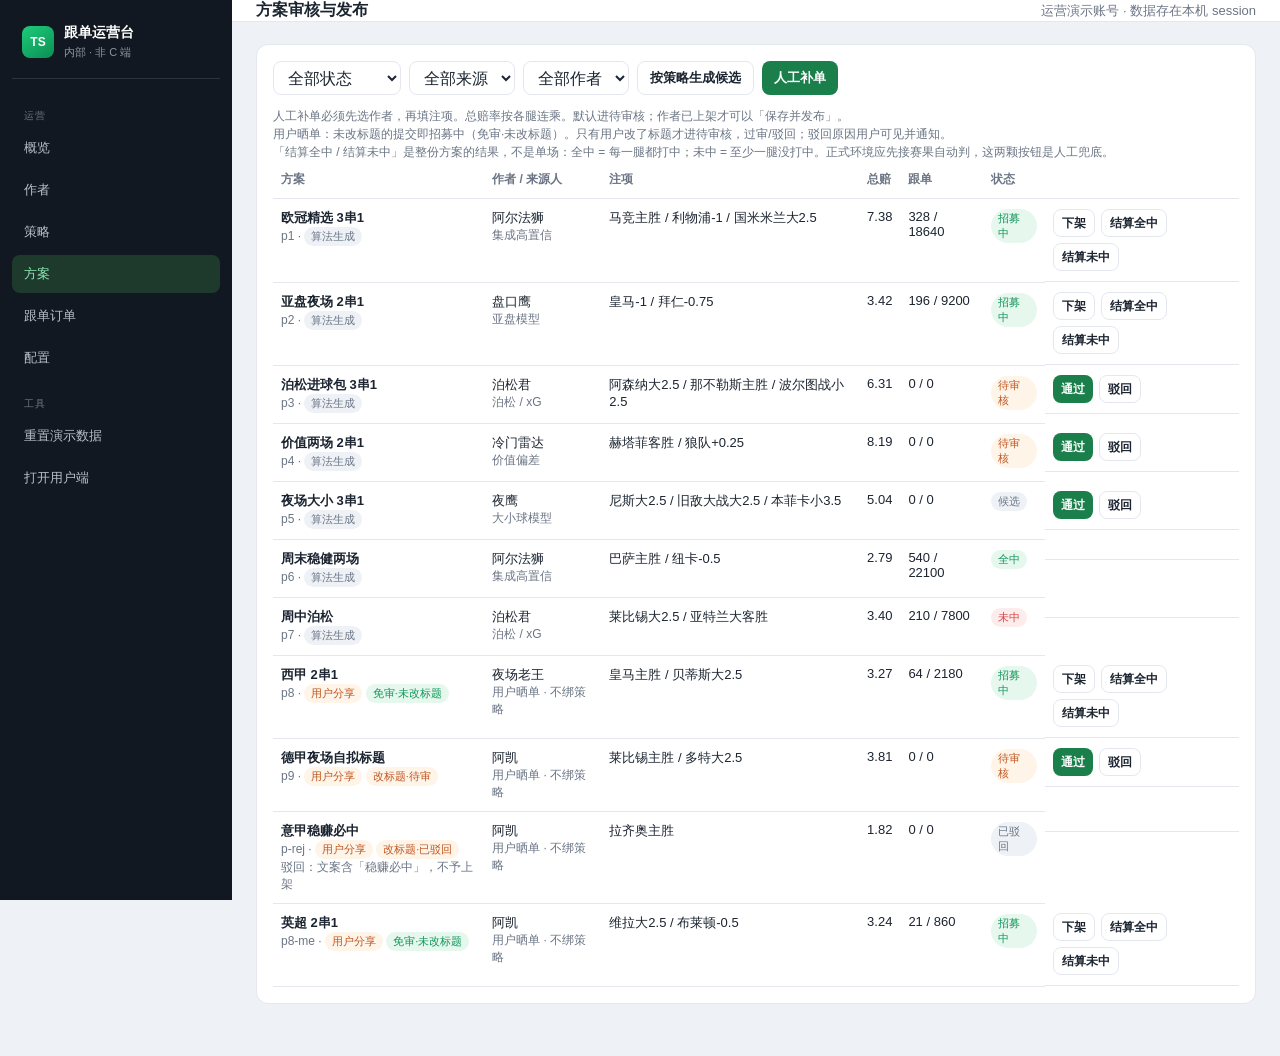
==== prototype/backend/plans.html @ 54cc53db "Publish the static copy-trade prototype for online preview." ====
<!DOCTYPE html>
<html lang="zh-CN">
<head>
  <meta charset="UTF-8">
  <meta name="viewport" content="width=device-width, initial-scale=1">
  <title>跟单运营台 · 方案</title>
  <link rel="stylesheet" href="css/admin.css">
</head>
<body data-page="plans.html" data-title="方案审核与发布">
  <div id="app" style="display:flex;min-height:100vh;width:100%">
    <div class="main">
      <div class="body">
        <div class="card">
          <div class="toolbar">
            <select id="st">
              <option value="">全部状态</option>
              <option value="review">待审核</option>
              <option value="live">招募中</option>
              <option value="draft">候选</option>
              <option value="rejected">已驳回</option>
              <option value="win">已结算-全中</option>
              <option value="lose">已结算-未中</option>
            </select>
            <select id="src">
              <option value="">全部来源</option>
              <option value="algo">算法生成</option>
              <option value="manual">人工补单</option>
              <option value="ugc">用户分享</option>
            </select>
            <select id="aid">
              <option value="">全部作者</option>
            </select>
            <button class="btn ghost" id="gen">按策略生成候选</button>
            <button class="btn" id="manual">人工补单</button>
          </div>
          <p class="hint">人工补单必须先选作者，再填注项。总赔率按各腿连乘。默认进待审核；作者已上架才可以「保存并发布」。</p>
          <p class="hint">用户晒单：未改标题的提交即招募中（免审·未改标题）。只有用户改了标题才进待审核，过审/驳回；驳回原因用户可见并通知。</p>
          <p class="hint">「结算全中 / 结算未中」是整份方案的结果，不是单场：全中 = 每一腿都打中；未中 = 至少一腿没打中。正式环境应先接赛果自动判，这两颗按钮是人工兜底。</p>
          <table id="tbl"></table>
        </div>
      </div>
    </div>
  </div>
  <div class="drawer-mask" id="drawer"></div>
  <script src="js/admin.js"></script>
  <script>
    var samples = [
      { title: "午后泊松两场", legs: "布莱顿大2.5 / 佛罗伦萨主胜", odd: 3.28 },
      { title: "亚盘精选 2串1", legs: "热刺-0.5 / 勒沃库森-0.75", odd: 3.51 },
      { title: "高置信三场", legs: "巴黎主胜 / 国米-0.5 / 皇社小3.5", odd: 5.62 }
    ];
    var markets = ["胜平负", "让球", "大小球"];
    var statusName = { on: "上架", draft: "草稿", off: "下架" };

    function sourceBadge(src) {
      if (src === "ugc") return '<span class="badge ugc">用户分享</span>';
      if (src === "manual") return '<span class="badge wait">人工补单</span>';
      return '<span class="badge">算法生成</span>';
    }

    function authorOptions(selected) {
      return '<option value="">请选择作者</option>' + ADM.db.authors.map(function (a) {
        var s = ADM.strategy(a.sid);
        return "<option value='" + a.id + "'" + (a.id === selected ? " selected" : "") + ">" +
          a.name + " · " + (statusName[a.status] || a.status) + " · " + s.name + "</option>";
      }).join("");
    }

    function actorCell(p) {
      if (p.source === "ugc") {
        return ADM.esc(p.userName || "用户") + "<div class='muted'>用户晒单 · 不绑策略</div>";
      }
      var a = ADM.author(p.aid);
      var s = a ? ADM.strategy(a.sid) : null;
      return ADM.esc(a ? a.name : "—") + "<div class='muted'>" + ADM.esc(s ? s.name : "—") + "</div>";
    }

    function render() {
      ADM.syncUgc();
      var st = document.getElementById("st").value;
      var aid = document.getElementById("aid").value;
      var src = document.getElementById("src").value;
      var rows = ADM.db.plans.filter(function (p) {
        return (!st || p.status === st) && (!aid || p.aid === aid) && (!src || p.source === src);
      });
      document.getElementById("tbl").innerHTML =
        "<tr><th>方案</th><th>作者 / 来源人</th><th>注项</th><th>总赔</th><th>跟单</th><th>状态</th><th></th></tr>" +
        rows.map(function (p) {
          var extra = p.status === "rejected" && p.rejectReason
            ? "<div class='muted'>驳回：" + ADM.esc(p.rejectReason) + "</div>"
            : "";
          var audit = "";
          if (p.source === "ugc") {
            audit = p.skipAudit || p.auditNote === "免审·未改标题"
              ? " <span class='badge skip'>免审·未改标题</span>"
              : (p.titleEdited ? " <span class='badge wait'>改标题·" + (p.status === "review" ? "待审" : (p.status === "rejected" ? "已驳回" : "已审")) + "</span>" : "");
          }
          return "<tr><td><b>" + ADM.esc(p.title) + "</b><div class='muted'>" + p.id + " · " + sourceBadge(p.source) + audit + extra + "</div></td>" +
            "<td>" + actorCell(p) + "</td>" +
            "<td>" + ADM.esc(ADM.legsText(p)) + "</td><td>" + Number(p.odd).toFixed(2) + "</td>" +
            "<td>" + p.follows + " / " + p.gmv + "</td><td>" + (ADM.statusLabel[p.status] || p.status) + "</td>" +
            "<td class='row-actions'>" +
            (p.status === "review" || p.status === "draft" ? "<button class='btn sm' data-pub='" + p.id + "'>通过</button><button class='btn ghost sm' data-rej='" + p.id + "'>驳回</button>" : "") +
            (p.status === "live" ? "<button class='btn ghost sm' data-down='" + p.id + "'>下架</button>" : "") +
            (p.status === "live" ? "<button class='btn ghost sm' data-win='" + p.id + "' title='方案里每一腿都打中，整单派奖'>结算全中</button><button class='btn ghost sm' data-lose='" + p.id + "' title='至少一腿没打中，整单输'>结算未中</button>" : "") +
            "</td></tr>";
        }).join("");
    }

    function generate() {
      var liveAuthors = ADM.db.authors.filter(function (a) { return a.status === "on" && ADM.strategy(a.sid).on; });
      if (!liveAuthors.length) return alert("没有上架且策略启用的作者");
      var a = liveAuthors[Math.floor(Math.random() * liveAuthors.length)];
      var s = ADM.strategy(a.sid);
      var sample = samples[Math.floor(Math.random() * samples.length)];
      ADM.db.plans.unshift({
        id: "p" + Date.now(),
        aid: a.id,
        title: sample.title + " · " + a.name,
        status: s.auto ? "live" : "review",
        odd: sample.odd,
        follows: 0,
        gmv: 0,
        legs: sample.legs,
        source: "algo"
      });
      ADM.save();
      render();
      alert(s.auto
        ? "已按「" + s.name + "」自动发布到招募中（策略开启了自动发布）"
        : "已生成候选，进入待审核。作者：" + a.name + " / 策略：" + s.name);
    }

    function readLegs() {
      return Array.prototype.map.call(document.querySelectorAll("#legs .leg-edit"), function (row) {
        return {
          match: row.querySelector("[data-f=match]").value.trim(),
          market: row.querySelector("[data-f=market]").value,
          pick: row.querySelector("[data-f=pick]").value.trim(),
          odd: parseFloat(row.querySelector("[data-f=odd]").value)
        };
      });
    }

    function totalOdd(legs) {
      var t = legs.reduce(function (acc, leg) {
        return acc * (leg.odd > 1 ? leg.odd : 1);
      }, 1);
      return Math.round(t * 100) / 100;
    }

    function refreshOdd() {
      var el = document.getElementById("total-odd");
      if (el) el.textContent = totalOdd(readLegs()).toFixed(2);
    }

    function addLegRow(leg) {
      leg = leg || { match: "", market: "胜平负", pick: "", odd: "" };
      var box = document.getElementById("legs");
      var row = document.createElement("div");
      row.className = "leg-edit";
      row.innerHTML =
        "<div class='form'>" +
          "<div class='full'><label>赛事</label><input class='field' data-f='match' placeholder='主队 vs 客队' value='" + ADM.esc(leg.match) + "'></div>" +
          "<div><label>玩法</label><select class='field' data-f='market'>" +
            markets.map(function (m) {
              return "<option" + (m === leg.market ? " selected" : "") + ">" + m + "</option>";
            }).join("") +
          "</select></div>" +
          "<div><label>推荐选项</label><input class='field' data-f='pick' placeholder='主胜 / 大2.5 / -0.5' value='" + ADM.esc(leg.pick) + "'></div>" +
          "<div class='full'><label>赔率</label><input class='field' data-f='odd' type='number' step='0.01' min='1.01' value='" + ADM.esc(leg.odd) + "'></div>" +
        "</div>" +
        "<button class='btn ghost sm' type='button' data-del style='margin-top:8px'>删除这腿</button>";
      box.appendChild(row);
      row.addEventListener("input", refreshOdd);
      row.querySelector("[data-del]").onclick = function () {
        if (document.querySelectorAll("#legs .leg-edit").length <= 1) return alert("至少留一腿");
        row.remove();
        refreshOdd();
      };
    }

    function showAuthorHint() {
      var id = document.getElementById("f-author").value;
      var hint = document.getElementById("author-hint");
      var pub = document.getElementById("save-pub");
      if (!id) {
        hint.textContent = "必须由人工指定作者。方案会挂在该作者名下，结算后计入其近 X 场。";
        pub.disabled = true;
        return;
      }
      var a = ADM.author(id);
      var s = ADM.strategy(a.sid);
      hint.textContent = a.name + " · " + (statusName[a.status] || a.status) + " · 绑定策略「" + s.name + "」· " + s.userLine;
      pub.disabled = a.status !== "on";
    }

    function saveManual(publish) {
      var aid = document.getElementById("f-author").value;
      if (!aid) return alert("请选择作者");
      var a = ADM.author(aid);
      if (publish && a.status !== "on") return alert("作者未上架，不能直接发布");
      var title = document.getElementById("f-title").value.trim();
      var legs = readLegs();
      if (!title) return alert("请填写方案标题");
      if (!legs.length) return alert("至少一腿");
      for (var i = 0; i < legs.length; i++) {
        if (!legs[i].match || !legs[i].pick || !(legs[i].odd > 1)) {
          return alert("第 " + (i + 1) + " 腿请填完整赛事、选项，赔率需大于 1");
        }
      }
      var combo = legs.length + "串1";
      ADM.db.plans.unshift({
        id: "p" + Date.now(),
        aid: aid,
        title: title.indexOf(combo) >= 0 ? title : title + " " + combo,
        status: publish ? "live" : "review",
        odd: totalOdd(legs),
        follows: 0,
        gmv: 0,
        legs: legs.map(function (l) { return l.match + " " + l.pick; }).join(" / "),
        source: "manual"
      });
      ADM.save();
      document.getElementById("drawer").classList.remove("show");
      render();
    }

    function openManual() {
      ADM.openDrawer(
        "<h3>人工补单</h3>" +
        "<div class='form'>" +
          "<div class='full'><label>作者（必选，人工指定）</label>" +
          "<select class='field' id='f-author'>" + authorOptions("") + "</select>" +
          "<p class='hint' id='author-hint' style='margin-top:8px'>必须由人工指定作者。方案会挂在该作者名下，结算后计入其近 X 场。</p></div>" +
          "<div class='full'><label>方案标题</label><input class='field' id='f-title' placeholder='如：欧冠夜场'></div>" +
          "<div class='full'><label>注项</label><div id='legs'></div>" +
          "<button class='btn ghost sm' type='button' id='add-leg'>+ 加一腿</button></div>" +
          "<div class='full odd-bar'><span>总赔率（各腿连乘）</span><b id='total-odd'>1.00</b></div>" +
        "</div>" +
        "<div class='toolbar' style='margin-top:16px'>" +
          "<button class='btn ghost' id='save-review'>保存为待审核</button>" +
          "<button class='btn' id='save-pub' disabled>保存并发布</button>" +
          "<button class='btn ghost' onclick='document.getElementById(\"drawer\").classList.remove(\"show\")'>取消</button>" +
        "</div>"
      );
      addLegRow();
      addLegRow();
      refreshOdd();
      document.getElementById("f-author").onchange = showAuthorHint;
      document.getElementById("add-leg").onclick = function () { addLegRow(); refreshOdd(); };
      document.getElementById("save-review").onclick = function () { saveManual(false); };
      document.getElementById("save-pub").onclick = function () { saveManual(true); };
    }

    function bumpHit(aid, win) {
      var a = ADM.author(aid);
      a.n += 1;
      if (win) a.w += 1;
      if (a.n > a.x) {
        a.n = a.x;
        a.w = Math.min(a.w, a.x);
      }
    }

    document.addEventListener("DOMContentLoaded", function () {
      document.getElementById("aid").innerHTML += ADM.db.authors.map(function (a) {
        return "<option value='" + a.id + "'>" + a.name + "</option>";
      }).join("");
      render();
      document.getElementById("st").onchange = render;
      document.getElementById("src").onchange = render;
      document.getElementById("aid").onchange = render;
      document.getElementById("gen").onclick = generate;
      document.getElementById("manual").onclick = openManual;
      document.getElementById("tbl").addEventListener("click", function (e) {
        var pub = e.target.getAttribute("data-pub");
        var rej = e.target.getAttribute("data-rej");
        var down = e.target.getAttribute("data-down");
        var win = e.target.getAttribute("data-win");
        var lose = e.target.getAttribute("data-lose");
        if (!pub && !rej && !down && !win && !lose) return;
        var id = pub || rej || down || win || lose;
        var p = ADM.db.plans.filter(function (x) { return x.id === id; })[0];
        if (!p) return;
        if (pub) {
          p.status = "live";
          if (p.source === "ugc") p.auditNote = "改标题·已通过";
        }
        if (rej) {
          if (p.source === "ugc") {
            var reason = window.prompt("驳回原因（用户可见）", p.rejectReason || "盘口已变化或文案违规");
            if (reason === null) return;
            p.status = "rejected";
            p.rejectReason = reason || "未通过审核";
            p.auditNote = "改标题·已驳回";
            ADM.pushNotice({
              userId: p.uid || "u-me",
              type: "reject",
              planId: p.id,
              planTitle: p.title,
              title: "改标题未通过",
              body: (p.title || "晒单") + "：" + p.rejectReason
            });
          } else {
            p.status = "draft";
          }
        }
        if (down) {
          if (p.status === "live" && p.source === "ugc") {
            ADM.pushNotice({
              userId: p.uid || "u-me",
              type: "cutoff",
              planId: p.id,
              planTitle: p.title,
              title: "你的" + p.title + "已截止跟单",
              body: "方案已下架或截止，不再接受新的跟单。"
            });
          }
          p.status = "draft";
        }
        if (win) {
          p.status = "win";
          if (p.source !== "ugc" && p.aid) bumpHit(p.aid, true);
          if (p.source === "ugc") {
            var paid = Math.round((Number(p.gmv) || 0) * ADM.rewardPct()) / 100;
            p.rewardPaid = paid;
            ADM.pushNotice({
              userId: p.uid || "u-me", type: "settle_win", planId: p.id, planTitle: p.title,
              title: "你的" + p.title + "结算全中",
              body: "方案全中。跟单用户按现网串关派奖；你的额外奖励见下一则。"
            });
            ADM.pushNotice({
              userId: p.uid || "u-me", type: "reward", planId: p.id, planTitle: p.title,
              title: "晒单奖励已到账 " + paid.toFixed(2),
              body: "跟单总本金 " + (p.gmv || 0) + " × " + ADM.rewardPct() + "% = " + paid.toFixed(2) + "。不计入 AI 作者战绩。"
            });
          }
        }
        if (lose) {
          p.status = "lose";
          if (p.source !== "ugc" && p.aid) bumpHit(p.aid, false);
          if (p.source === "ugc") {
            p.rewardPaid = 0;
            ADM.pushNotice({
              userId: p.uid || "u-me", type: "settle_lose", planId: p.id, planTitle: p.title,
              title: "你的" + p.title + "结算未中",
              body: "方案未全中，不发放晒单额外奖励。"
            });
          }
        }
        if (p.source === "ugc") ADM.writeUgcPlan(p);
        ADM.save();
        render();
      });
    });
  </script>
</body>
</html>
---- prototype/backend/css/admin.css ----
:root {
  --side: #121821;
  --side-2: #1a222d;
  --bg: #eef1f5;
  --card: #fff;
  --line: #e4e8ee;
  --text: #1b2430;
  --muted: #6b7585;
  --green: #12965a;
  --green-bg: #e6f7ee;
  --gold: #b8860b;
  --red: #d64545;
  --red-bg: #fdecec;
  --blue: #2b6cb0;
  --blue-bg: #e8f1fb;
  --warn: #c05621;
  --warn-bg: #fff4e8;
}

* { box-sizing: border-box; margin: 0; padding: 0; }
html, body { height: 100%; }
body {
  font-family: -apple-system, BlinkMacSystemFont, "PingFang SC", "Noto Sans SC", "Segoe UI", sans-serif;
  background: var(--bg);
  color: var(--text);
  display: flex;
  min-height: 100vh;
}

a { color: inherit; text-decoration: none; }
button, input, select, textarea { font: inherit; color: inherit; }
button { border: 0; background: none; cursor: pointer; }

.side {
  width: 232px;
  background: var(--side);
  color: #d5dbe4;
  padding: 18px 12px;
  display: flex;
  flex-direction: column;
  flex-shrink: 0;
}
.brand {
  display: flex;
  align-items: center;
  gap: 10px;
  padding: 6px 10px 18px;
  border-bottom: 1px solid #2a3340;
  margin-bottom: 14px;
}
.brand .mark {
  width: 32px; height: 32px; border-radius: 8px;
  background: linear-gradient(145deg, #1ecb7b, #0b8f52);
  color: #fff; display: grid; place-items: center;
  font-weight: 800; font-size: 12px;
}
.brand b { display: block; color: #fff; font-size: 14px; }
.brand span { font-size: 11px; color: #8b95a4; }
.nav a {
  display: flex;
  align-items: center;
  gap: 8px;
  padding: 10px 12px;
  border-radius: 8px;
  font-size: 13px;
  color: #b7c0cc;
  margin-bottom: 4px;
}
.nav a:hover { background: var(--side-2); color: #fff; }
.nav a.on { background: #1e3a2c; color: #8ee6b5; }
.nav small {
  display: block;
  padding: 16px 12px 6px;
  font-size: 10px;
  letter-spacing: 0.8px;
  color: #6d7786;
}

.main { flex: 1; min-width: 0; display: flex; flex-direction: column; }
.top {
  height: 56px;
  background: #fff;
  border-bottom: 1px solid var(--line);
  display: flex;
  align-items: center;
  justify-content: space-between;
  padding: 0 24px;
}
.top h1 { font-size: 16px; }
.who { font-size: 13px; color: var(--muted); }
.body { padding: 22px 24px 40px; }

.kpis { display: grid; grid-template-columns: repeat(4, 1fr); gap: 12px; margin-bottom: 16px; }
.kpi {
  background: var(--card);
  border: 1px solid var(--line);
  border-radius: 12px;
  padding: 14px 16px;
}
.kpi span { font-size: 12px; color: var(--muted); }
.kpi b { display: block; font-size: 26px; margin-top: 6px; letter-spacing: -0.5px; }
.kpi em { font-style: normal; font-size: 12px; color: var(--green); }

.grid-2 { display: grid; grid-template-columns: 1.3fr 0.7fr; gap: 12px; }
.card {
  background: var(--card);
  border: 1px solid var(--line);
  border-radius: 12px;
  padding: 16px;
  margin-bottom: 12px;
}
.card h2 { font-size: 14px; margin-bottom: 12px; }
.toolbar {
  display: flex;
  gap: 8px;
  align-items: center;
  margin-bottom: 12px;
  flex-wrap: wrap;
}
.toolbar input, .toolbar select, .field, .area {
  height: 34px;
  border: 1px solid var(--line);
  border-radius: 8px;
  padding: 0 10px;
  background: #fff;
  outline: none;
}
.area { height: auto; padding: 8px 10px; width: 100%; resize: vertical; }
.field { width: 100%; }
.search { min-width: 200px; }

.btn {
  height: 34px;
  padding: 0 12px;
  border-radius: 8px;
  background: #1a7f4b;
  color: #fff;
  font-size: 13px;
  font-weight: 600;
}
.btn.ghost { background: #fff; color: var(--text); border: 1px solid var(--line); }
.btn.warn { background: #c05621; }
.btn.danger { background: var(--red); }
.btn.sm { height: 28px; font-size: 12px; padding: 0 8px; }

table { width: 100%; border-collapse: collapse; font-size: 13px; }
th, td { text-align: left; padding: 10px 8px; border-bottom: 1px solid var(--line); vertical-align: top; }
th { color: var(--muted); font-weight: 600; font-size: 12px; }
tr:hover td { background: #f7f9fb; }

.badge {
  display: inline-block;
  padding: 2px 7px;
  border-radius: 999px;
  font-size: 11px;
  background: #eef1f5;
  color: var(--muted);
}
.badge.on { background: var(--green-bg); color: var(--green); }
.badge.off { background: #eef1f5; color: var(--muted); }
.badge.wait { background: var(--warn-bg); color: var(--warn); }
.badge.ing { background: var(--blue-bg); color: var(--blue); }
.badge.win { background: var(--green-bg); color: var(--green); }
.badge.lose { background: var(--red-bg); color: var(--red); }
.badge.ugc { background: #fff4e8; color: #c05621; }
.badge.skip { background: #e6f7ee; color: #12965a; }

.form { display: grid; grid-template-columns: 1fr 1fr; gap: 12px; }
.form .full { grid-column: 1 / -1; }
label { display: block; font-size: 12px; color: var(--muted); margin-bottom: 6px; }
.hint { font-size: 12px; color: var(--muted); line-height: 1.5; }

.drawer-mask {
  position: fixed; inset: 0;
  background: rgba(15, 20, 28, 0.4);
  display: none;
  justify-content: flex-end;
  z-index: 20;
}
.drawer-mask.show { display: flex; }
.drawer {
  width: 520px;
  max-width: 100%;
  background: #fff;
  height: 100%;
  overflow: auto;
  padding: 20px;
}
.drawer h3 { margin-bottom: 14px; }
.row-actions { display: flex; gap: 6px; flex-wrap: wrap; }

.author-cell { display: flex; align-items: center; gap: 8px; }
.av {
  width: 28px; height: 28px; border-radius: 50%;
  display: grid; place-items: center; font-size: 13px; flex-shrink: 0;
}

.todo { padding: 8px 0; border-bottom: 1px solid var(--line); font-size: 13px; }
.todo:last-child { border-bottom: 0; }
.muted { color: var(--muted); font-size: 12px; }

.checks { display: flex; flex-wrap: wrap; gap: 10px; font-size: 13px; }
.checks label { color: var(--text); margin: 0; display: flex; gap: 6px; align-items: center; }
.tiles {
  display: flex;
  flex-wrap: wrap;
  gap: 8px;
}
.tiles label {
  margin: 0;
  display: flex;
  align-items: center;
  gap: 8px;
  min-width: calc(50% - 4px);
  padding: 10px 12px;
  border: 1px solid var(--line);
  border-radius: 10px;
  background: #f7f9fb;
  color: var(--text);
  font-size: 13px;
  cursor: pointer;
}
.tiles label:has(input:checked) {
  border-color: #1a7f4b;
  background: var(--green-bg);
  color: var(--green);
  font-weight: 600;
}

.leg-edit {
  border: 1px solid var(--line);
  border-radius: 10px;
  padding: 10px;
  margin-bottom: 8px;
  background: #f7f9fb;
}
.leg-edit .form { gap: 8px; }
.odd-bar {
  display: flex;
  align-items: baseline;
  justify-content: space-between;
  padding: 10px 12px;
  border-radius: 10px;
  background: #fff8e8;
  border: 1px solid #f0e0b0;
}
.odd-bar b { font-size: 22px; color: var(--gold); }

@media (max-width: 960px) {
  body { flex-direction: column; }
  .side { width: 100%; flex-direction: row; flex-wrap: wrap; }
  .kpis, .grid-2, .form { grid-template-columns: 1fr; }
}
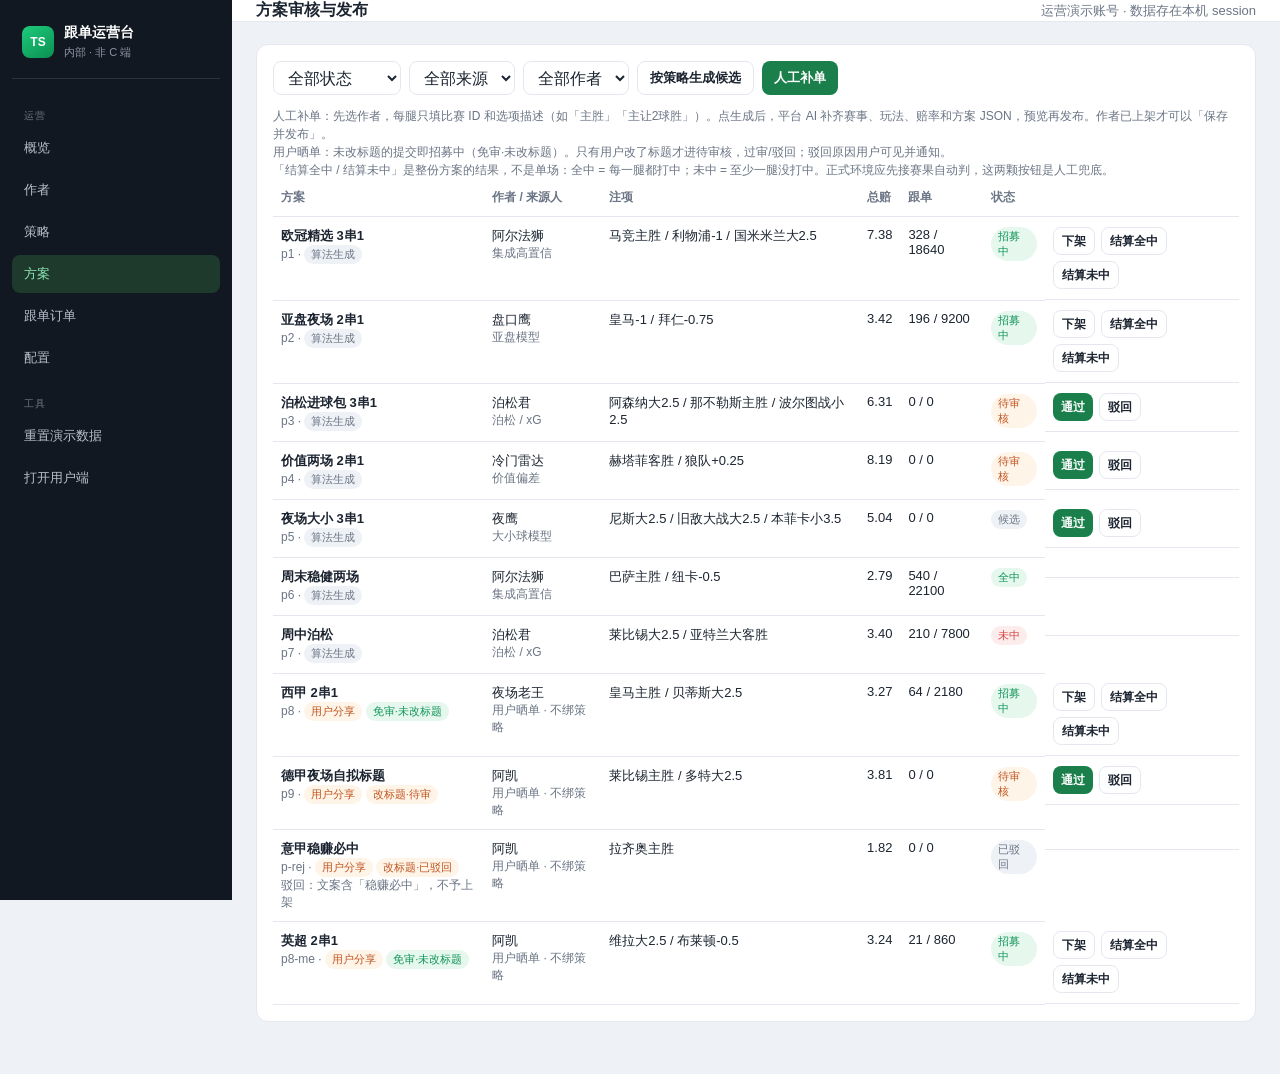
==== commit c83a3d1d: "Publish the static copy-trade prototype for online preview." ====
--- a/prototype/backend/plans.html
+++ b/prototype/backend/plans.html
@@ -33,7 +33,7 @@
             <button class="btn ghost" id="gen">按策略生成候选</button>
             <button class="btn" id="manual">人工补单</button>
           </div>
-          <p class="hint">人工补单必须先选作者，再填注项。总赔率按各腿连乘。默认进待审核；作者已上架才可以「保存并发布」。</p>
+          <p class="hint">人工补单：先选作者，每腿只填比赛 ID 和选项描述（如「主胜」「主让2球胜」）。点生成后，平台 AI 补齐赛事、玩法、赔率和方案 JSON，预览再发布。作者已上架才可以「保存并发布」。</p>
           <p class="hint">用户晒单：未改标题的提交即招募中（免审·未改标题）。只有用户改了标题才进待审核，过审/驳回；驳回原因用户可见并通知。</p>
           <p class="hint">「结算全中 / 结算未中」是整份方案的结果，不是单场：全中 = 每一腿都打中；未中 = 至少一腿没打中。正式环境应先接赛果自动判，这两颗按钮是人工兜底。</p>
           <table id="tbl"></table>
@@ -49,8 +49,8 @@
       { title: "亚盘精选 2串1", legs: "热刺-0.5 / 勒沃库森-0.75", odd: 3.51 },
       { title: "高置信三场", legs: "巴黎主胜 / 国米-0.5 / 皇社小3.5", odd: 5.62 }
     ];
-    var markets = ["胜平负", "让球", "大小球"];
     var statusName = { on: "上架", draft: "草稿", off: "下架" };
+    var manualDraft = null;
 
     function sourceBadge(src) {
       if (src === "ugc") return '<span class="badge ugc">用户分享</span>';
@@ -131,52 +131,30 @@
         : "已生成候选，进入待审核。作者：" + a.name + " / 策略：" + s.name);
     }
 
-    function readLegs() {
+    function readManualRows() {
       return Array.prototype.map.call(document.querySelectorAll("#legs .leg-edit"), function (row) {
         return {
-          match: row.querySelector("[data-f=match]").value.trim(),
-          market: row.querySelector("[data-f=market]").value,
-          pick: row.querySelector("[data-f=pick]").value.trim(),
-          odd: parseFloat(row.querySelector("[data-f=odd]").value)
+          matchId: row.querySelector("[data-f=mid]").value.trim(),
+          desc: row.querySelector("[data-f=desc]").value.trim()
         };
       });
     }
 
-    function totalOdd(legs) {
-      var t = legs.reduce(function (acc, leg) {
-        return acc * (leg.odd > 1 ? leg.odd : 1);
-      }, 1);
-      return Math.round(t * 100) / 100;
-    }
-
-    function refreshOdd() {
-      var el = document.getElementById("total-odd");
-      if (el) el.textContent = totalOdd(readLegs()).toFixed(2);
-    }
-
     function addLegRow(leg) {
-      leg = leg || { match: "", market: "胜平负", pick: "", odd: "" };
+      leg = leg || { matchId: "", desc: "" };
       var box = document.getElementById("legs");
       var row = document.createElement("div");
       row.className = "leg-edit";
       row.innerHTML =
         "<div class='form'>" +
-          "<div class='full'><label>赛事</label><input class='field' data-f='match' placeholder='主队 vs 客队' value='" + ADM.esc(leg.match) + "'></div>" +
-          "<div><label>玩法</label><select class='field' data-f='market'>" +
-            markets.map(function (m) {
-              return "<option" + (m === leg.market ? " selected" : "") + ">" + m + "</option>";
-            }).join("") +
-          "</select></div>" +
-          "<div><label>推荐选项</label><input class='field' data-f='pick' placeholder='主胜 / 大2.5 / -0.5' value='" + ADM.esc(leg.pick) + "'></div>" +
-          "<div class='full'><label>赔率</label><input class='field' data-f='odd' type='number' step='0.01' min='1.01' value='" + ADM.esc(leg.odd) + "'></div>" +
+          "<div><label>比赛 ID</label><input class='field' data-f='mid' list='match-ids' placeholder='如 M1001' value='" + ADM.esc(leg.matchId) + "'></div>" +
+          "<div><label>腿描述</label><input class='field' data-f='desc' placeholder='主胜 / 主让2球胜 / 大2.5' value='" + ADM.esc(leg.desc) + "'></div>" +
         "</div>" +
         "<button class='btn ghost sm' type='button' data-del style='margin-top:8px'>删除这腿</button>";
       box.appendChild(row);
-      row.addEventListener("input", refreshOdd);
       row.querySelector("[data-del]").onclick = function () {
         if (document.querySelectorAll("#legs .leg-edit").length <= 1) return alert("至少留一腿");
         row.remove();
-        refreshOdd();
       };
     }
 
@@ -200,25 +178,21 @@
       if (!aid) return alert("请选择作者");
       var a = ADM.author(aid);
       if (publish && a.status !== "on") return alert("作者未上架，不能直接发布");
+      if (!manualDraft) return alert("请先点「生成」，预览 AI 方案后再发布");
       var title = document.getElementById("f-title").value.trim();
-      var legs = readLegs();
       if (!title) return alert("请填写方案标题");
-      if (!legs.length) return alert("至少一腿");
-      for (var i = 0; i < legs.length; i++) {
-        if (!legs[i].match || !legs[i].pick || !(legs[i].odd > 1)) {
-          return alert("第 " + (i + 1) + " 腿请填完整赛事、选项，赔率需大于 1");
-        }
-      }
-      var combo = legs.length + "串1";
+      var payload = manualDraft;
       ADM.db.plans.unshift({
         id: "p" + Date.now(),
         aid: aid,
-        title: title.indexOf(combo) >= 0 ? title : title + " " + combo,
+        title: title,
+        combo: payload.combo,
         status: publish ? "live" : "review",
-        odd: totalOdd(legs),
+        odd: payload.odd,
         follows: 0,
         gmv: 0,
-        legs: legs.map(function (l) { return l.match + " " + l.pick; }).join(" / "),
+        cutoff: payload.cutoff,
+        legs: payload.legs,
         source: "manual"
       });
       ADM.save();
@@ -226,29 +200,102 @@
       render();
     }
 
+    function showInputStep() {
+      document.getElementById("manual-input").style.display = "";
+      document.getElementById("manual-preview").style.display = "none";
+    }
+
+    function showPreview(payload) {
+      document.getElementById("f-title").value = payload.title;
+      document.getElementById("pv-combo").textContent = payload.combo;
+      document.getElementById("pv-cutoff").textContent = payload.cutoff;
+      document.getElementById("total-odd").textContent = Number(payload.odd).toFixed(2);
+      document.getElementById("pv-legs").innerHTML =
+        "<tr><th>比赛 ID</th><th>赛事</th><th>玩法</th><th>选项</th><th>赔率</th></tr>" +
+        payload.legs.map(function (leg) {
+          return "<tr><td>" + ADM.esc(leg.matchId) + "</td><td>" + ADM.esc(leg.match) +
+            "<div class='muted'>" + ADM.esc(leg.league) + " · " + ADM.esc(leg.time) + "</div></td>" +
+            "<td>" + ADM.esc(leg.market) + "</td><td>" + ADM.esc(leg.pick) + "</td>" +
+            "<td>" + Number(leg.odd).toFixed(2) + "</td></tr>";
+        }).join("");
+      document.getElementById("ai-json").textContent = JSON.stringify(payload, null, 2);
+      document.getElementById("manual-input").style.display = "none";
+      document.getElementById("manual-preview").style.display = "";
+    }
+
+    function runGenerate() {
+      var aid = document.getElementById("f-author").value;
+      if (!aid) return alert("请选择作者");
+      var rows = readManualRows();
+      if (!rows.length) return alert("至少一腿");
+      var btn = document.getElementById("ai-gen");
+      btn.disabled = true;
+      btn.textContent = "AI 生成中…";
+      setTimeout(function () {
+        var result = ADM.aiBuildManual(rows);
+        btn.disabled = false;
+        btn.textContent = "生成";
+        if (!result.ok) return alert(result.errors.join("\n"));
+        result.payload.authorId = aid;
+        result.payload.authorName = ADM.author(aid).name;
+        manualDraft = result.payload;
+        showPreview(result.payload);
+        showAuthorHint();
+      }, 700);
+    }
+
     function openManual() {
+      manualDraft = null;
+      var book = ADM.MATCH_BOOK.map(function (m) {
+        return "<div>" + m.id + " · " + m.league + " · " + ADM.matchLabel(m) + " · " + m.time + "</div>";
+      }).join("");
+      var options = ADM.MATCH_BOOK.map(function (m) {
+        return "<option value='" + m.id + "'>" + m.id + " " + ADM.matchLabel(m) + "</option>";
+      }).join("");
       ADM.openDrawer(
         "<h3>人工补单</h3>" +
+        "<p class='hint' style='margin-bottom:14px'>运营只填比赛 ID 和腿描述。点生成后，平台内嵌 AI 按货盘补齐目标格式，预览确认再发布。</p>" +
         "<div class='form'>" +
           "<div class='full'><label>作者（必选，人工指定）</label>" +
           "<select class='field' id='f-author'>" + authorOptions("") + "</select>" +
           "<p class='hint' id='author-hint' style='margin-top:8px'>必须由人工指定作者。方案会挂在该作者名下，结算后计入其近 X 场。</p></div>" +
-          "<div class='full'><label>方案标题</label><input class='field' id='f-title' placeholder='如：欧冠夜场'></div>" +
-          "<div class='full'><label>注项</label><div id='legs'></div>" +
-          "<button class='btn ghost sm' type='button' id='add-leg'>+ 加一腿</button></div>" +
-          "<div class='full odd-bar'><span>总赔率（各腿连乘）</span><b id='total-odd'>1.00</b></div>" +
         "</div>" +
-        "<div class='toolbar' style='margin-top:16px'>" +
-          "<button class='btn ghost' id='save-review'>保存为待审核</button>" +
-          "<button class='btn' id='save-pub' disabled>保存并发布</button>" +
-          "<button class='btn ghost' onclick='document.getElementById(\"drawer\").classList.remove(\"show\")'>取消</button>" +
+        "<div id='manual-input'>" +
+          "<div class='form'>" +
+            "<div class='full'><label>注项</label><div id='legs'></div>" +
+            "<button class='btn ghost sm' type='button' id='add-leg'>+ 加一腿</button></div>" +
+          "</div>" +
+          "<details class='book-box'><summary>演示货盘（正式环境由 Agent 查实时比赛）</summary><div class='book-list'>" + book + "</div></details>" +
+          "<datalist id='match-ids'>" + options + "</datalist>" +
+          "<div class='toolbar' style='margin-top:16px'>" +
+            "<button class='btn' id='ai-gen'>生成</button>" +
+            "<button class='btn ghost' onclick='document.getElementById(\"drawer\").classList.remove(\"show\")'>取消</button>" +
+          "</div>" +
+        "</div>" +
+        "<div id='manual-preview' style='display:none'>" +
+          "<div class='preview-box'>" +
+            "<div class='ai-tag'>平台 Agent 已生成 · 请核对后发布</div>" +
+            "<div class='form'>" +
+              "<div class='full'><label>方案标题（可改）</label><input class='field' id='f-title'></div>" +
+            "</div>" +
+            "<p class='hint' style='margin:10px 0 8px'><span id='pv-combo'></span> · <span id='pv-cutoff'></span></p>" +
+            "<table id='pv-legs'></table>" +
+            "<div class='odd-bar' style='margin-top:10px'><span>总赔率（各腿连乘）</span><b id='total-odd'>1.00</b></div>" +
+            "<details class='json-wrap'><summary>目标 JSON</summary><pre class='json-box' id='ai-json'></pre></details>" +
+          "</div>" +
+          "<div class='toolbar' style='margin-top:16px'>" +
+            "<button class='btn ghost' id='back-edit'>返回修改</button>" +
+            "<button class='btn ghost' id='save-review'>保存为待审核</button>" +
+            "<button class='btn' id='save-pub' disabled>保存并发布</button>" +
+          "</div>" +
         "</div>"
       );
       addLegRow();
       addLegRow();
-      refreshOdd();
       document.getElementById("f-author").onchange = showAuthorHint;
-      document.getElementById("add-leg").onclick = function () { addLegRow(); refreshOdd(); };
+      document.getElementById("add-leg").onclick = function () { addLegRow(); };
+      document.getElementById("ai-gen").onclick = runGenerate;
+      document.getElementById("back-edit").onclick = showInputStep;
       document.getElementById("save-review").onclick = function () { saveManual(false); };
       document.getElementById("save-pub").onclick = function () { saveManual(true); };
     }
@@ -333,7 +380,7 @@
             ADM.pushNotice({
               userId: p.uid || "u-me", type: "reward", planId: p.id, planTitle: p.title,
               title: "晒单奖励已到账 " + paid.toFixed(2),
-              body: "跟单总本金 " + (p.gmv || 0) + " × " + ADM.rewardPct() + "% = " + paid.toFixed(2) + "。不计入 AI 作者战绩。"
+              body: "跟单总本金 " + (p.gmv || 0) + " × " + ADM.rewardPct() + "% = " + paid.toFixed(2) + "。不计入专家战绩。"
             });
           }
         }
--- a/prototype/backend/css/admin.css
+++ b/prototype/backend/css/admin.css
@@ -142,6 +142,7 @@
 .btn.warn { background: #c05621; }
 .btn.danger { background: var(--red); }
 .btn.sm { height: 28px; font-size: 12px; padding: 0 8px; }
+.btn[disabled] { opacity: 0.45; cursor: not-allowed; }
 
 table { width: 100%; border-collapse: collapse; font-size: 13px; }
 th, td { text-align: left; padding: 10px 8px; border-bottom: 1px solid var(--line); vertical-align: top; }
@@ -179,13 +180,42 @@
 }
 .drawer-mask.show { display: flex; }
 .drawer {
-  width: 520px;
+  width: 580px;
   max-width: 100%;
   background: #fff;
   height: 100%;
   overflow: auto;
   padding: 20px;
 }
+.preview-box {
+  border: 1px solid #d8e8dc;
+  background: #f4fbf6;
+  border-radius: 12px;
+  padding: 12px;
+}
+.ai-tag {
+  display: inline-block;
+  font-size: 11px;
+  font-weight: 700;
+  color: #0b6b3a;
+  background: #d9f3e4;
+  border-radius: 999px;
+  padding: 2px 8px;
+  margin-bottom: 10px;
+}
+.book-box, .json-wrap { margin-top: 12px; font-size: 12px; color: var(--muted); }
+.book-box summary, .json-wrap summary { cursor: pointer; margin-bottom: 8px; }
+.book-list { line-height: 1.7; }
+.json-box {
+  background: #121821;
+  color: #d5dbe4;
+  border-radius: 10px;
+  padding: 10px 12px;
+  font-size: 11px;
+  line-height: 1.45;
+  overflow: auto;
+  max-height: 240px;
+}
 .drawer h3 { margin-bottom: 14px; }
 .row-actions { display: flex; gap: 6px; flex-wrap: wrap; }
 
